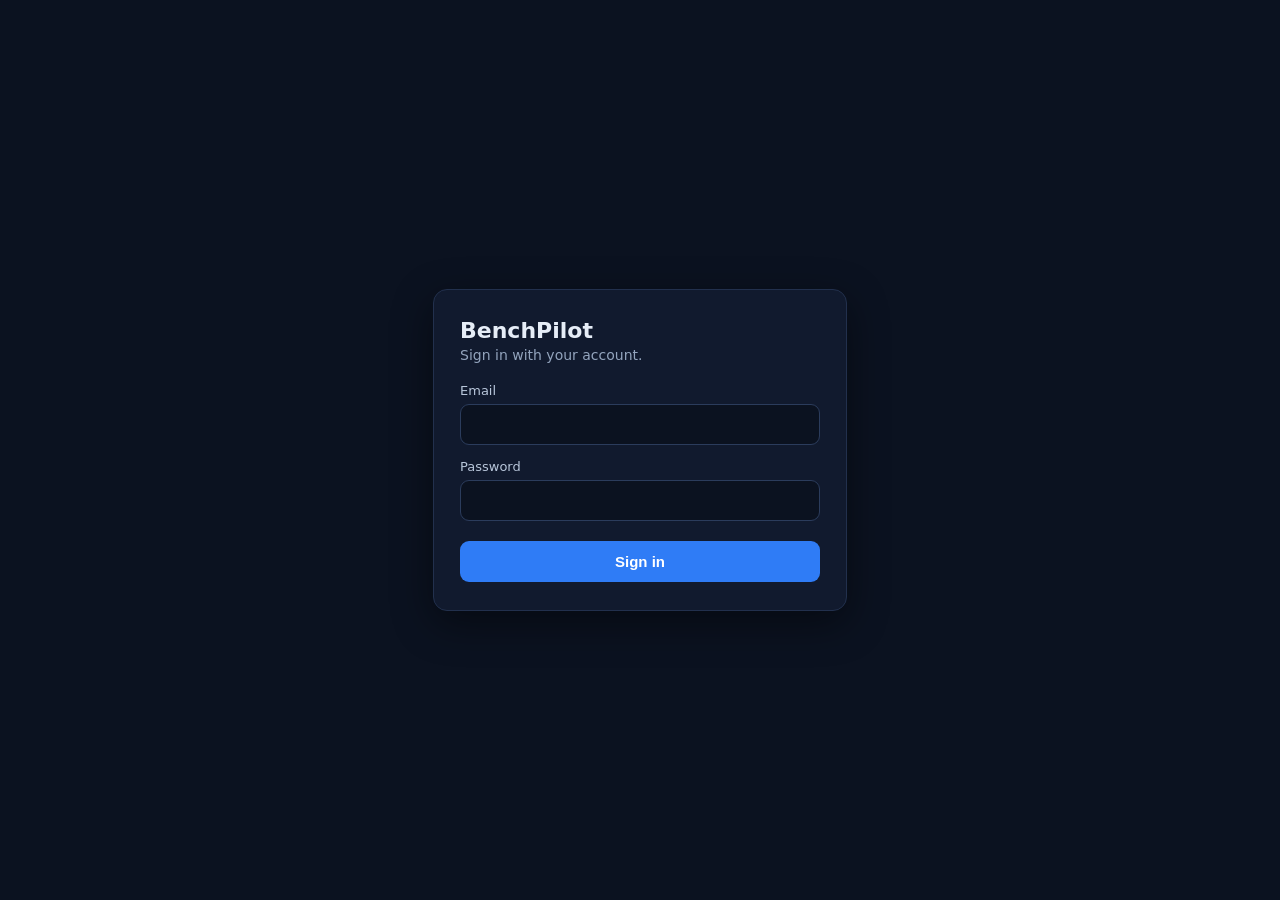
==== frontend/login.html @ 17759b5e "Individual accounts: email+password logins with sessions, per-workspace admins manage their team (cr" ====
<!DOCTYPE html>
<html lang="en">
<head>
<meta charset="utf-8">
<meta name="viewport" content="width=device-width, initial-scale=1">
<title>BenchPilot — Sign in</title>
<style>
  :root { color-scheme: dark; }
  body { margin: 0; font-family: system-ui, -apple-system, Segoe UI, Roboto, sans-serif;
         background: #0b1220; color: #e6edf7; display: flex; min-height: 100vh;
         align-items: center; justify-content: center; }
  .card { width: min(92vw, 360px); background: #111a2e; border: 1px solid #22304d;
          border-radius: 14px; padding: 28px 26px; box-shadow: 0 12px 40px rgba(0,0,0,.45); }
  h1 { font-size: 22px; margin: 0 0 4px; }
  p.sub { margin: 0 0 20px; color: #93a4bd; font-size: 14px; }
  label { display: block; font-size: 13px; color: #b8c6da; margin: 14px 0 6px; }
  input { width: 100%; box-sizing: border-box; padding: 11px 12px; border-radius: 9px;
          border: 1px solid #2b3c5c; background: #0b1220; color: #e6edf7; font-size: 15px; }
  button.main { width: 100%; margin-top: 20px; padding: 12px; border: 0; border-radius: 9px;
          background: #2f7cf6; color: #fff; font-size: 15px; font-weight: 600; cursor: pointer; }
  button.google { width: 100%; margin-top: 12px; padding: 11px; border-radius: 9px;
          background: #fff; color: #1f2937; border: 0; font-size: 15px; font-weight: 600;
          cursor: pointer; display: none; }
  .err { background: #3a1620; border: 1px solid #7a2438; color: #ffb4c0;
         border-radius: 9px; padding: 10px 12px; font-size: 14px; margin-bottom: 6px; display: none; }
  .divider { text-align: center; color: #64748b; font-size: 12px; margin: 16px 0 2px; display: none; }
</style>
</head>
<body>
<div class="card">
  <h1>BenchPilot</h1>
  <p class="sub">Sign in with your account.</p>
  <div class="err" id="err"></div>
  <form id="f">
    <label for="email">Email</label>
    <input id="email" type="email" autocomplete="username" required>
    <label for="password">Password</label>
    <input id="password" type="password" autocomplete="current-password" required>
    <button class="main" type="submit">Sign in</button>
  </form>
  <div class="divider" id="ordiv">or</div>
  <button class="google" id="gbtn" type="button">Sign in with Google</button>
</div>
<script>
  var errBox = document.getElementById('err');
  function showErr(msg) { errBox.textContent = msg; errBox.style.display = 'block'; }
  var q = new URLSearchParams(location.search);
  if (q.get('error') === 'noaccount') showErr('That Google account has no BenchPilot account yet. Ask your admin to add you first.');
  if (q.get('error') === 'google') showErr('Google sign-in did not complete. Try again, or use your password.');
  fetch('/api/auth/config').then(function (r) { return r.json(); }).then(function (c) {
    if (c.google) {
      document.getElementById('gbtn').style.display = 'block';
      document.getElementById('ordiv').style.display = 'block';
    }
  }).catch(function () {});
  document.getElementById('gbtn').addEventListener('click', function () {
    location.href = '/api/auth/google/login';
  });
  document.getElementById('f').addEventListener('submit', function (e) {
    e.preventDefault();
    fetch('/api/auth/login', {
      method: 'POST', headers: { 'Content-Type': 'application/json' },
      body: JSON.stringify({ email: document.getElementById('email').value,
                             password: document.getElementById('password').value })
    }).then(function (r) {
      if (r.ok) { location.href = '/'; return; }
      return r.json().then(function (d) { showErr(d.detail || 'Sign-in failed.'); });
    }).catch(function () { showErr('Could not reach the server.'); });
  });
</script>
</body>
</html>
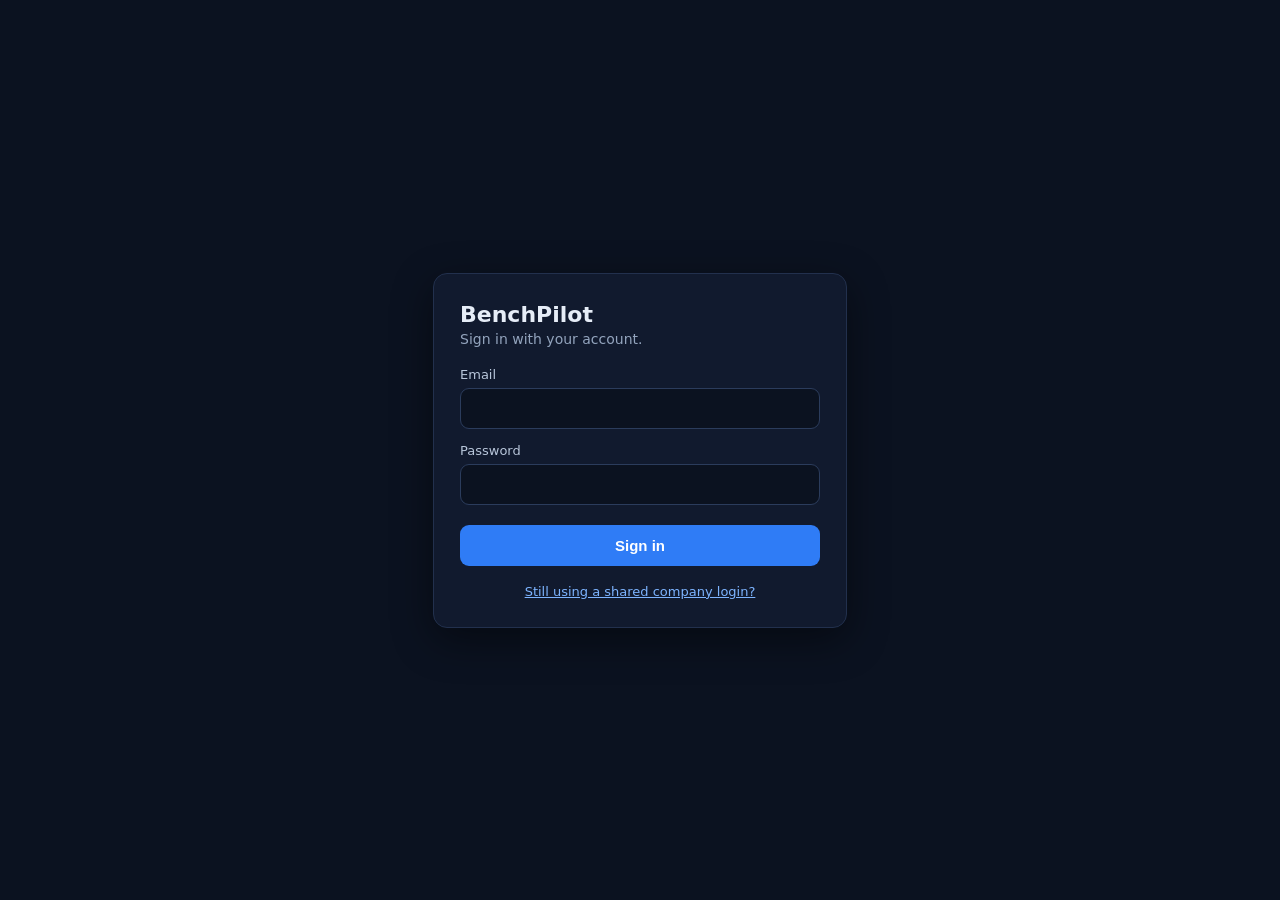
==== commit 0f160a7c: "Fix browser access for shared logins: /api/auth/basic-login issues a signed workspace cookie (browse" ====
--- a/frontend/login.html
+++ b/frontend/login.html
@@ -40,6 +40,17 @@
   </form>
   <div class="divider" id="ordiv">or</div>
   <button class="google" id="gbtn" type="button">Sign in with Google</button>
+  <p style="margin:18px 0 0; font-size:13px; color:#93a4bd; text-align:center">
+    <a href="#" id="basic-toggle" style="color:#7db4ff">Still using a shared company login?</a>
+  </p>
+  <form id="bf" style="display:none">
+    <label for="b-user">Company username</label>
+    <input id="b-user" type="text" autocomplete="username">
+    <label for="b-pass">Company password</label>
+    <input id="b-pass" type="password" autocomplete="current-password">
+    <button class="main" type="submit">Sign in with shared login</button>
+    <p style="font-size:12px; color:#64748b; margin:10px 0 0">Once in, open <b>Team accounts</b> to create your personal account.</p>
+  </form>
 </div>
 <script>
   var errBox = document.getElementById('err');
@@ -56,6 +67,22 @@
   document.getElementById('gbtn').addEventListener('click', function () {
     location.href = '/api/auth/google/login';
   });
+  document.getElementById('basic-toggle').addEventListener('click', function (e) {
+    e.preventDefault();
+    var bf = document.getElementById('bf');
+    bf.style.display = bf.style.display === 'none' ? 'block' : 'none';
+  });
+  document.getElementById('bf').addEventListener('submit', function (e) {
+    e.preventDefault();
+    fetch('/api/auth/basic-login', {
+      method: 'POST', headers: { 'Content-Type': 'application/json' },
+      body: JSON.stringify({ username: document.getElementById('b-user').value,
+                             password: document.getElementById('b-pass').value })
+    }).then(function (r) {
+      if (r.ok) { location.href = '/'; return; }
+      return r.json().then(function (d) { showErr(d.detail || 'Sign-in failed.'); });
+    }).catch(function () { showErr('Could not reach the server.'); });
+  });
   document.getElementById('f').addEventListener('submit', function (e) {
     e.preventDefault();
     fetch('/api/auth/login', {
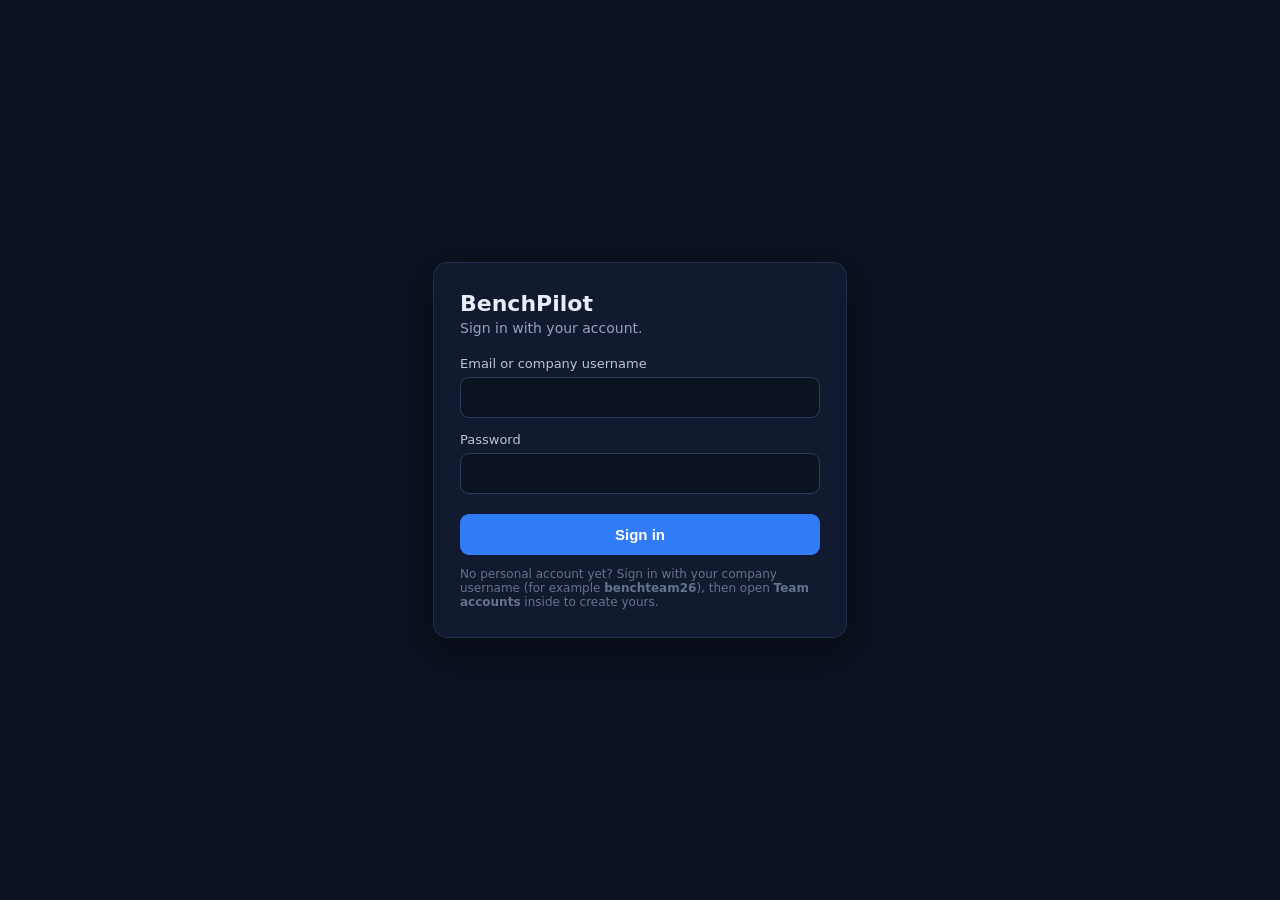
==== commit 8f8de08b: "Login page: one unified form (Email or company username) that routes to the account or shared-login " ====
--- a/frontend/login.html
+++ b/frontend/login.html
@@ -32,25 +32,15 @@
   <p class="sub">Sign in with your account.</p>
   <div class="err" id="err"></div>
   <form id="f">
-    <label for="email">Email</label>
-    <input id="email" type="email" autocomplete="username" required>
+    <label for="email">Email or company username</label>
+    <input id="email" type="text" autocomplete="username" required>
     <label for="password">Password</label>
     <input id="password" type="password" autocomplete="current-password" required>
     <button class="main" type="submit">Sign in</button>
+    <p style="font-size:12px; color:#64748b; margin:12px 0 0">No personal account yet? Sign in with your company username (for example <b>benchteam26</b>), then open <b>Team accounts</b> inside to create yours.</p>
   </form>
   <div class="divider" id="ordiv">or</div>
   <button class="google" id="gbtn" type="button">Sign in with Google</button>
-  <p style="margin:18px 0 0; font-size:13px; color:#93a4bd; text-align:center">
-    <a href="#" id="basic-toggle" style="color:#7db4ff">Still using a shared company login?</a>
-  </p>
-  <form id="bf" style="display:none">
-    <label for="b-user">Company username</label>
-    <input id="b-user" type="text" autocomplete="username">
-    <label for="b-pass">Company password</label>
-    <input id="b-pass" type="password" autocomplete="current-password">
-    <button class="main" type="submit">Sign in with shared login</button>
-    <p style="font-size:12px; color:#64748b; margin:10px 0 0">Once in, open <b>Team accounts</b> to create your personal account.</p>
-  </form>
 </div>
 <script>
   var errBox = document.getElementById('err');
@@ -67,28 +57,15 @@
   document.getElementById('gbtn').addEventListener('click', function () {
     location.href = '/api/auth/google/login';
   });
-  document.getElementById('basic-toggle').addEventListener('click', function (e) {
-    e.preventDefault();
-    var bf = document.getElementById('bf');
-    bf.style.display = bf.style.display === 'none' ? 'block' : 'none';
-  });
-  document.getElementById('bf').addEventListener('submit', function (e) {
-    e.preventDefault();
-    fetch('/api/auth/basic-login', {
-      method: 'POST', headers: { 'Content-Type': 'application/json' },
-      body: JSON.stringify({ username: document.getElementById('b-user').value,
-                             password: document.getElementById('b-pass').value })
-    }).then(function (r) {
-      if (r.ok) { location.href = '/'; return; }
-      return r.json().then(function (d) { showErr(d.detail || 'Sign-in failed.'); });
-    }).catch(function () { showErr('Could not reach the server.'); });
-  });
   document.getElementById('f').addEventListener('submit', function (e) {
     e.preventDefault();
-    fetch('/api/auth/login', {
+    var id = document.getElementById('email').value.trim();
+    var pw = document.getElementById('password').value;
+    var isEmail = id.indexOf('@') !== -1;
+    fetch(isEmail ? '/api/auth/login' : '/api/auth/basic-login', {
       method: 'POST', headers: { 'Content-Type': 'application/json' },
-      body: JSON.stringify({ email: document.getElementById('email').value,
-                             password: document.getElementById('password').value })
+      body: JSON.stringify(isEmail ? { email: id, password: pw }
+                                   : { username: id, password: pw })
     }).then(function (r) {
       if (r.ok) { location.href = '/'; return; }
       return r.json().then(function (d) { showErr(d.detail || 'Sign-in failed.'); });
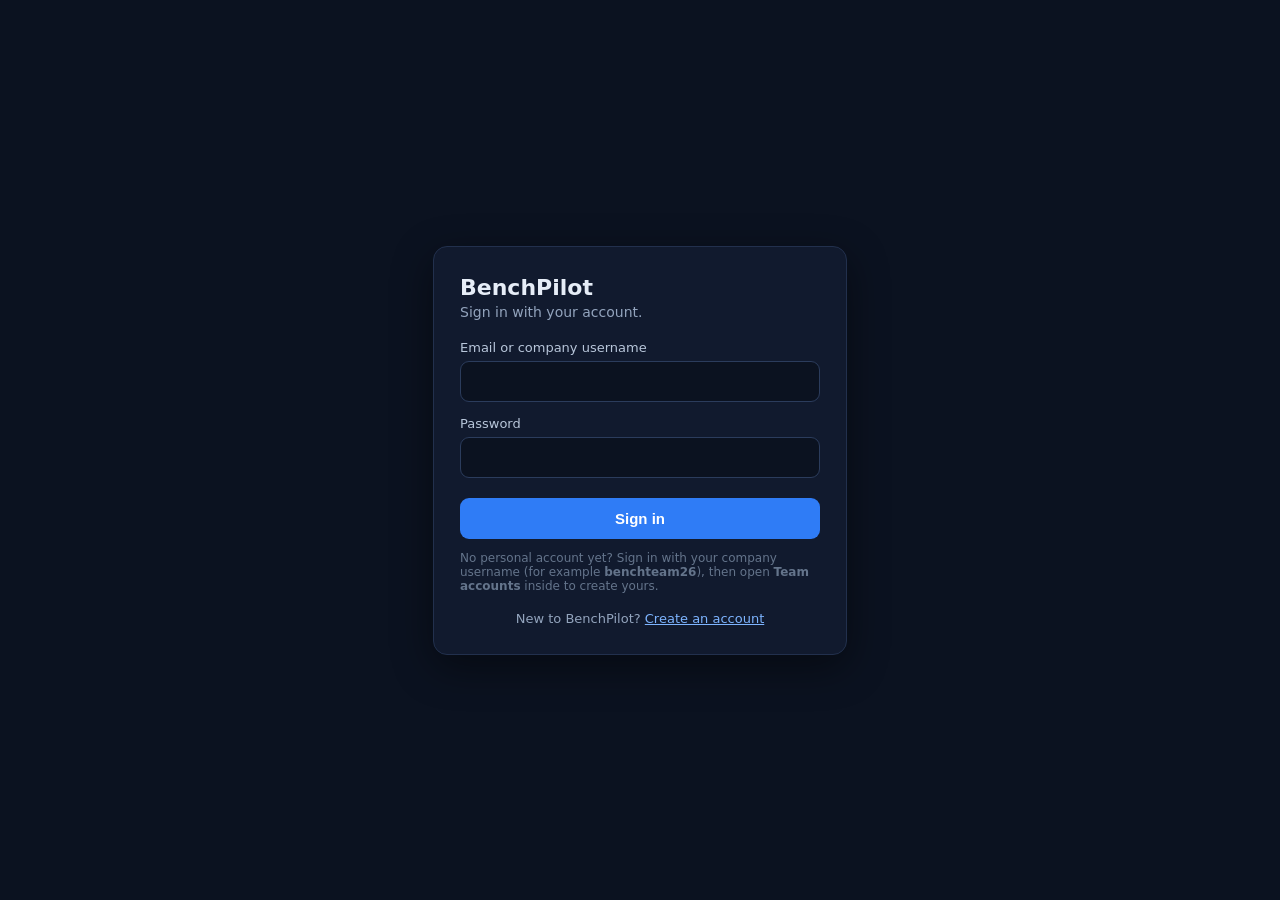
==== commit 69385189: "Signup with company IDs + admin approval: public /signup creates a pending account under the chosen " ====
--- a/frontend/login.html
+++ b/frontend/login.html
@@ -41,6 +41,9 @@
   </form>
   <div class="divider" id="ordiv">or</div>
   <button class="google" id="gbtn" type="button">Sign in with Google</button>
+  <p style="margin:18px 0 0; font-size:13px; color:#93a4bd; text-align:center">
+    New to BenchPilot? <a href="/signup" style="color:#7db4ff">Create an account</a>
+  </p>
 </div>
 <script>
   var errBox = document.getElementById('err');
